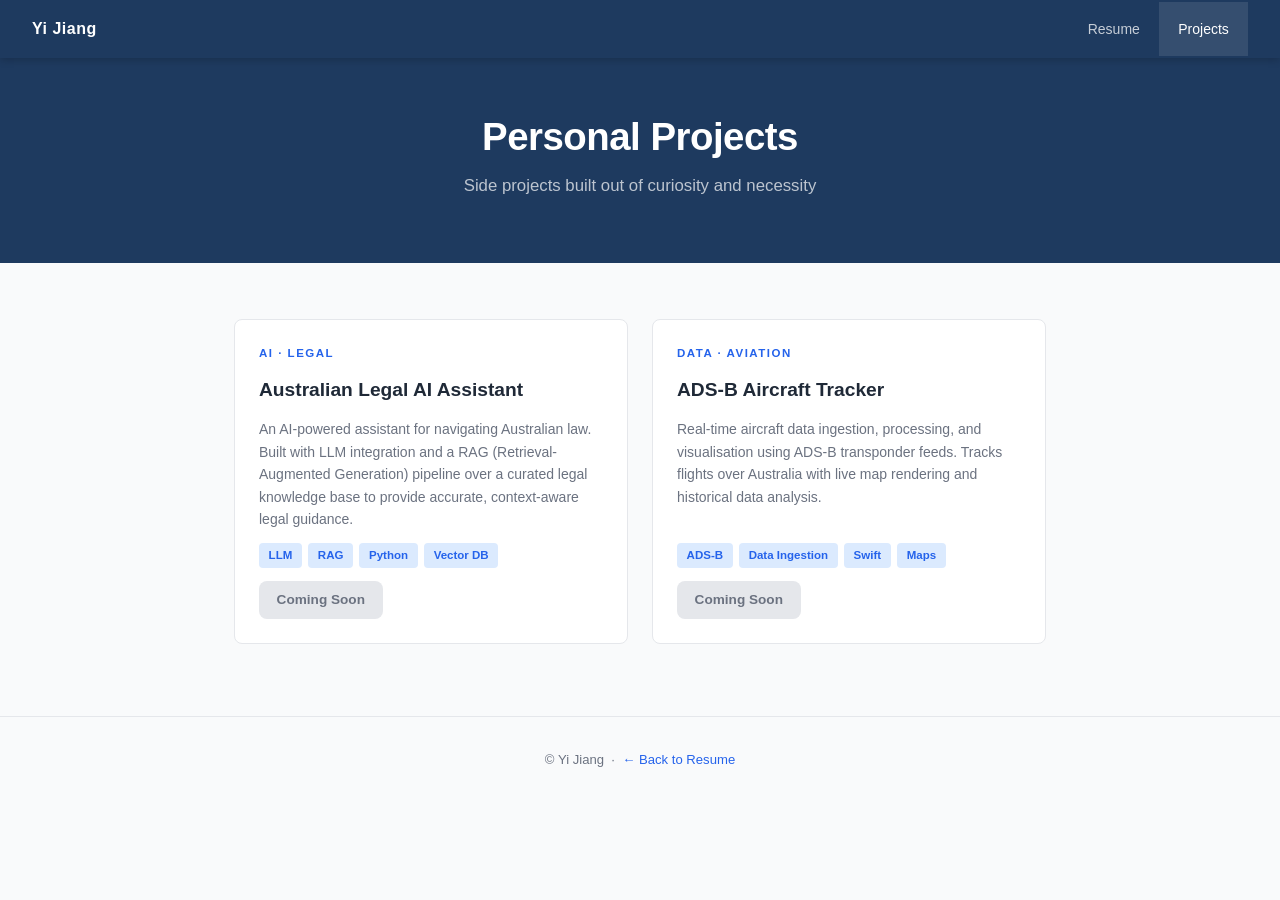
==== projects.html @ 6b119199 "Rebuild resume as GitHub Pages static site (Feb 2026) - Update resume: Senior SE since 2019, Cards/A" ====
<!DOCTYPE html>
<html lang="en">
<head>
  <meta charset="UTF-8" />
  <meta name="viewport" content="width=device-width, initial-scale=1.0" />
  <title>Projects – Yi Jiang</title>
  <link rel="stylesheet" href="style.css" />
</head>
<body>

  <nav>
    <span class="brand">Yi Jiang</span>
    <ul>
      <li><a href="index.html">Resume</a></li>
      <li><a href="projects.html" class="active">Projects</a></li>
    </ul>
  </nav>

  <header class="hero">
    <h1>Personal Projects</h1>
    <p class="title">Side projects built out of curiosity and necessity</p>
  </header>

  <main class="container">
    <div class="projects-grid">

      <div class="project-card">
        <div class="project-tag">AI · Legal</div>
        <h2>Australian Legal AI Assistant</h2>
        <p>An AI-powered assistant for navigating Australian law. Built with LLM integration and a RAG (Retrieval-Augmented Generation) pipeline over a curated legal knowledge base to provide accurate, context-aware legal guidance.</p>
        <div class="tech-tags">
          <span>LLM</span>
          <span>RAG</span>
          <span>Python</span>
          <span>Vector DB</span>
        </div>
        <!-- Replace href="#" with your project URL when ready -->
        <a href="#" class="btn disabled">Coming Soon</a>
      </div>

      <div class="project-card">
        <div class="project-tag">Data · Aviation</div>
        <h2>ADS-B Aircraft Tracker</h2>
        <p>Real-time aircraft data ingestion, processing, and visualisation using ADS-B transponder feeds. Tracks flights over Australia with live map rendering and historical data analysis.</p>
        <div class="tech-tags">
          <span>ADS-B</span>
          <span>Data Ingestion</span>
          <span>Swift</span>
          <span>Maps</span>
        </div>
        <!-- Replace href="#" with your project URL when ready -->
        <a href="#" class="btn disabled">Coming Soon</a>
      </div>

    </div>
  </main>

  <footer>
    <p>© Yi Jiang &nbsp;·&nbsp; <a href="index.html">← Back to Resume</a></p>
  </footer>

</body>
</html>
---- style.css ----
*, *::before, *::after {
  box-sizing: border-box;
  margin: 0;
  padding: 0;
}

:root {
  --primary: #1e3a5f;
  --accent: #2563eb;
  --accent-light: #dbeafe;
  --text: #1f2937;
  --text-muted: #6b7280;
  --bg: #f9fafb;
  --card: #ffffff;
  --border: #e5e7eb;
  --radius: 8px;
}

body {
  font-family: -apple-system, BlinkMacSystemFont, 'Segoe UI', Roboto, sans-serif;
  background: var(--bg);
  color: var(--text);
  line-height: 1.6;
}

/* ── Navigation ── */
nav {
  background: var(--primary);
  padding: 0 2rem;
  display: flex;
  align-items: center;
  justify-content: space-between;
  position: sticky;
  top: 0;
  z-index: 100;
  box-shadow: 0 2px 8px rgba(0, 0, 0, 0.2);
}

nav .brand {
  color: white;
  font-size: 1rem;
  font-weight: 700;
  padding: 1rem 0;
  letter-spacing: 0.5px;
}

nav ul {
  list-style: none;
  display: flex;
}

nav ul li a {
  color: rgba(255, 255, 255, 0.75);
  text-decoration: none;
  padding: 1rem 1.2rem;
  display: block;
  font-size: 0.875rem;
  font-weight: 500;
  transition: color 0.15s, background 0.15s;
}

nav ul li a:hover,
nav ul li a.active {
  color: white;
  background: rgba(255, 255, 255, 0.1);
}

/* ── Hero ── */
.hero {
  background: var(--primary);
  color: white;
  padding: 3rem 1.5rem 2.5rem;
  text-align: center;
}

.hero h1 {
  font-size: 2.4rem;
  font-weight: 700;
  letter-spacing: -0.5px;
}

.hero .title {
  font-size: 1.05rem;
  color: rgba(255, 255, 255, 0.7);
  margin: 0.4rem 0 1.4rem;
}

.hero .contacts {
  display: flex;
  flex-wrap: wrap;
  justify-content: center;
  gap: 0.6rem 1.4rem;
  font-size: 0.85rem;
}

.hero .contacts a {
  color: rgba(255, 255, 255, 0.85);
  text-decoration: none;
}

.hero .contacts a:hover {
  color: white;
  text-decoration: underline;
}

.hero .contacts span {
  color: rgba(255, 255, 255, 0.55);
}

/* ── Container ── */
.container {
  max-width: 860px;
  margin: 0 auto;
  padding: 2.5rem 1.5rem;
}

/* ── Section ── */
section {
  margin-bottom: 2.5rem;
}

section > h2 {
  font-size: 0.72rem;
  font-weight: 700;
  text-transform: uppercase;
  letter-spacing: 2px;
  color: var(--accent);
  border-bottom: 2px solid var(--accent-light);
  padding-bottom: 0.5rem;
  margin-bottom: 1.2rem;
}

#profile p {
  font-size: 0.95rem;
  max-width: 720px;
}

/* ── Skills ── */
.skills-grid {
  display: grid;
  grid-template-columns: repeat(auto-fit, minmax(180px, 1fr));
  gap: 1rem;
}

.skill-card {
  background: var(--card);
  border: 1px solid var(--border);
  border-radius: var(--radius);
  padding: 1rem 1.1rem;
}

.skill-card h3 {
  font-size: 0.72rem;
  font-weight: 700;
  text-transform: uppercase;
  letter-spacing: 1.5px;
  color: var(--accent);
  margin-bottom: 0.5rem;
}

.skill-card p {
  font-size: 0.85rem;
  color: var(--text-muted);
  line-height: 1.5;
}

/* ── Experience ── */
.job {
  margin-bottom: 2rem;
  padding-left: 1.2rem;
  border-left: 3px solid var(--border);
  transition: border-color 0.2s;
}

.job:hover {
  border-left-color: var(--accent);
}

.job-header {
  display: flex;
  justify-content: space-between;
  align-items: baseline;
  flex-wrap: wrap;
  gap: 0.3rem;
  margin-bottom: 0.2rem;
}

.job-header h3 {
  font-size: 1rem;
  font-weight: 700;
}

.job-header .period {
  font-size: 0.78rem;
  color: var(--text-muted);
  white-space: nowrap;
}

.job .company {
  font-size: 0.85rem;
  color: var(--accent);
  font-weight: 600;
  margin-bottom: 0.7rem;
}

.job ul {
  padding-left: 1.3rem;
  font-size: 0.875rem;
}

.job ul li {
  margin-bottom: 0.35rem;
}

/* ── Education ── */
.edu-item {
  margin-bottom: 1rem;
}

.edu-item h3 {
  font-size: 0.925rem;
  font-weight: 600;
}

.edu-item p {
  font-size: 0.85rem;
  color: var(--text-muted);
}

/* ── Projects Page ── */
.projects-grid {
  display: grid;
  grid-template-columns: repeat(auto-fit, minmax(300px, 1fr));
  gap: 1.5rem;
  margin-top: 1rem;
}

.project-card {
  background: var(--card);
  border: 1px solid var(--border);
  border-radius: var(--radius);
  padding: 1.5rem;
  display: flex;
  flex-direction: column;
  gap: 0.8rem;
  transition: box-shadow 0.2s, transform 0.2s;
}

.project-card:hover {
  box-shadow: 0 8px 24px rgba(0, 0, 0, 0.1);
  transform: translateY(-2px);
}

.project-tag {
  font-size: 0.72rem;
  font-weight: 700;
  text-transform: uppercase;
  letter-spacing: 1.5px;
  color: var(--accent);
}

.project-card h2 {
  font-size: 1.2rem;
  font-weight: 700;
}

.project-card p {
  font-size: 0.875rem;
  color: var(--text-muted);
  flex: 1;
}

.tech-tags {
  display: flex;
  flex-wrap: wrap;
  gap: 0.4rem;
}

.tech-tags span {
  background: var(--accent-light);
  color: var(--accent);
  font-size: 0.72rem;
  font-weight: 600;
  padding: 0.2rem 0.6rem;
  border-radius: 4px;
}

.btn {
  display: inline-block;
  padding: 0.5rem 1.1rem;
  background: var(--accent);
  color: white;
  text-decoration: none;
  border-radius: var(--radius);
  font-size: 0.85rem;
  font-weight: 600;
  align-self: flex-start;
  transition: background 0.15s;
}

.btn:hover {
  background: #1d4ed8;
}

.btn.disabled {
  background: var(--border);
  color: var(--text-muted);
  pointer-events: none;
}

/* ── Footer ── */
footer {
  text-align: center;
  padding: 2rem;
  font-size: 0.82rem;
  color: var(--text-muted);
  border-top: 1px solid var(--border);
  margin-top: 2rem;
}

footer a {
  color: var(--accent);
  text-decoration: none;
}

footer a:hover {
  text-decoration: underline;
}

/* ── Responsive ── */
@media (max-width: 600px) {
  .hero h1 { font-size: 1.8rem; }
  .job-header { flex-direction: column; }
  nav { padding: 0 1rem; }
}
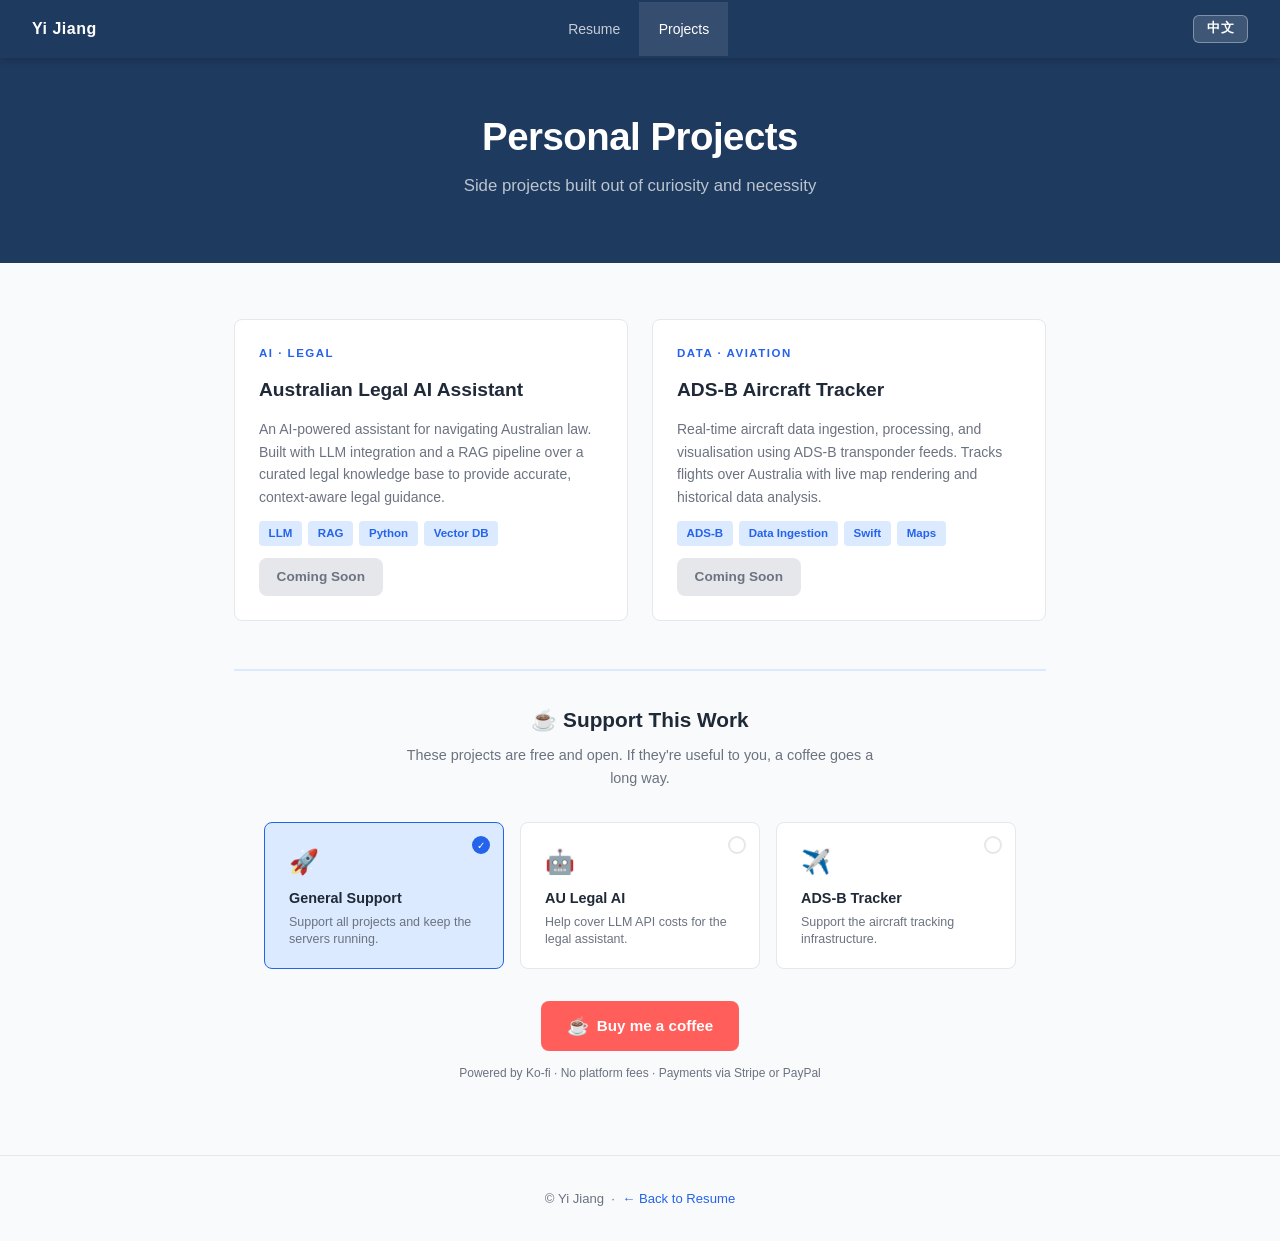
==== commit 2a61ca90: "Add donation section to projects page (Ko-fi) - Project selector: General / AU Legal AI / ADS-B Trac" ====
--- a/projects.html
+++ b/projects.html
@@ -1,24 +1,181 @@
 <!DOCTYPE html>
-<html lang="en">
+<html lang="en" data-lang="en">
 <head>
   <meta charset="UTF-8" />
   <meta name="viewport" content="width=device-width, initial-scale=1.0" />
   <title>Projects – Yi Jiang</title>
   <link rel="stylesheet" href="style.css" />
+  <style>
+    [data-lang="en"] .zh { display: none; }
+    [data-lang="zh"] .en { display: none; }
+    [data-lang="zh"] { font-family: -apple-system, BlinkMacSystemFont, 'PingFang SC', 'Hiragino Sans GB', 'Microsoft YaHei', sans-serif; }
+
+    .lang-toggle {
+      background: rgba(255,255,255,0.15);
+      color: white;
+      border: 1px solid rgba(255,255,255,0.35);
+      border-radius: 6px;
+      padding: 0.3rem 0.8rem;
+      font-size: 0.8rem;
+      font-weight: 600;
+      cursor: pointer;
+      margin-left: 0.8rem;
+      transition: background 0.15s;
+      letter-spacing: 0.5px;
+    }
+    .lang-toggle:hover { background: rgba(255,255,255,0.25); }
+
+    /* ── Support Section ── */
+    .support-section {
+      margin-top: 3rem;
+      border-top: 2px solid var(--accent-light);
+      padding-top: 2rem;
+      text-align: center;
+    }
+
+    .support-section h2 {
+      font-size: 1.3rem;
+      font-weight: 700;
+      color: var(--text);
+      margin-bottom: 0.5rem;
+    }
+
+    .support-section .subtitle {
+      font-size: 0.9rem;
+      color: var(--text-muted);
+      margin-bottom: 2rem;
+      max-width: 480px;
+      margin-left: auto;
+      margin-right: auto;
+    }
+
+    .support-options {
+      display: flex;
+      flex-wrap: wrap;
+      gap: 1rem;
+      justify-content: center;
+      margin-bottom: 1.5rem;
+    }
+
+    .support-card {
+      background: var(--card);
+      border: 1px solid var(--border);
+      border-radius: var(--radius);
+      padding: 1.2rem 1.5rem;
+      min-width: 200px;
+      max-width: 240px;
+      text-align: left;
+      cursor: pointer;
+      transition: border-color 0.15s, box-shadow 0.15s;
+      position: relative;
+    }
+
+    .support-card:hover {
+      border-color: var(--accent);
+      box-shadow: 0 4px 16px rgba(37,99,235,0.12);
+    }
+
+    .support-card.selected {
+      border-color: var(--accent);
+      background: var(--accent-light);
+    }
+
+    .support-card .card-icon {
+      font-size: 1.5rem;
+      margin-bottom: 0.4rem;
+    }
+
+    .support-card h3 {
+      font-size: 0.9rem;
+      font-weight: 700;
+      color: var(--text);
+      margin-bottom: 0.2rem;
+    }
+
+    .support-card p {
+      font-size: 0.78rem;
+      color: var(--text-muted);
+      line-height: 1.4;
+    }
+
+    .support-card .check {
+      position: absolute;
+      top: 0.8rem;
+      right: 0.8rem;
+      width: 18px;
+      height: 18px;
+      border-radius: 50%;
+      border: 2px solid var(--border);
+      background: white;
+      display: flex;
+      align-items: center;
+      justify-content: center;
+      font-size: 0.6rem;
+      color: white;
+      transition: all 0.15s;
+    }
+
+    .support-card.selected .check {
+      background: var(--accent);
+      border-color: var(--accent);
+    }
+
+    .support-card.selected .check::after {
+      content: '✓';
+    }
+
+    .kofi-btn {
+      display: inline-flex;
+      align-items: center;
+      gap: 0.5rem;
+      background: #FF5E5B;
+      color: white;
+      text-decoration: none;
+      border: none;
+      border-radius: 8px;
+      padding: 0.7rem 1.6rem;
+      font-size: 0.95rem;
+      font-weight: 700;
+      cursor: pointer;
+      transition: background 0.15s, transform 0.1s;
+      margin-top: 0.5rem;
+    }
+
+    .kofi-btn:hover {
+      background: #e04e4b;
+      transform: translateY(-1px);
+    }
+
+    .kofi-btn:active { transform: translateY(0); }
+
+    .kofi-btn .kofi-icon {
+      font-size: 1.1rem;
+    }
+
+    .support-note {
+      font-size: 0.75rem;
+      color: var(--text-muted);
+      margin-top: 0.8rem;
+    }
+  </style>
 </head>
 <body>
 
   <nav>
     <span class="brand">Yi Jiang</span>
     <ul>
-      <li><a href="index.html">Resume</a></li>
-      <li><a href="projects.html" class="active">Projects</a></li>
+      <li><a href="index.html"><span class="en">Resume</span><span class="zh">简历</span></a></li>
+      <li><a href="projects.html" class="active"><span class="en">Projects</span><span class="zh">项目</span></a></li>
     </ul>
+    <button class="lang-toggle" id="langBtn" onclick="toggleLang()">中文</button>
   </nav>
 
   <header class="hero">
-    <h1>Personal Projects</h1>
-    <p class="title">Side projects built out of curiosity and necessity</p>
+    <h1><span class="en">Personal Projects</span><span class="zh">个人项目</span></h1>
+    <p class="title">
+      <span class="en">Side projects built out of curiosity and necessity</span>
+      <span class="zh">因好奇心与现实需要而生的业余项目</span>
+    </p>
   </header>
 
   <main class="container">
@@ -26,38 +183,112 @@
 
       <div class="project-card">
         <div class="project-tag">AI · Legal</div>
-        <h2>Australian Legal AI Assistant</h2>
-        <p>An AI-powered assistant for navigating Australian law. Built with LLM integration and a RAG (Retrieval-Augmented Generation) pipeline over a curated legal knowledge base to provide accurate, context-aware legal guidance.</p>
+        <h2><span class="en">Australian Legal AI Assistant</span><span class="zh">澳洲法律 AI 助理</span></h2>
+        <p class="en">An AI-powered assistant for navigating Australian law. Built with LLM integration and a RAG pipeline over a curated legal knowledge base to provide accurate, context-aware legal guidance.</p>
+        <p class="zh">基于LLM与RAG构建的澳洲法律智能问答系统，让"我需要一个律师"变得更实惠。</p>
         <div class="tech-tags">
           <span>LLM</span>
           <span>RAG</span>
           <span>Python</span>
           <span>Vector DB</span>
         </div>
-        <!-- Replace href="#" with your project URL when ready -->
-        <a href="#" class="btn disabled">Coming Soon</a>
+        <a href="#" class="btn disabled"><span class="en">Coming Soon</span><span class="zh">即将上线</span></a>
       </div>
 
       <div class="project-card">
         <div class="project-tag">Data · Aviation</div>
-        <h2>ADS-B Aircraft Tracker</h2>
-        <p>Real-time aircraft data ingestion, processing, and visualisation using ADS-B transponder feeds. Tracks flights over Australia with live map rendering and historical data analysis.</p>
+        <h2><span class="en">ADS-B Aircraft Tracker</span><span class="zh">ADS-B 航班追踪器</span></h2>
+        <p class="en">Real-time aircraft data ingestion, processing, and visualisation using ADS-B transponder feeds. Tracks flights over Australia with live map rendering and historical data analysis.</p>
+        <p class="zh">实时采集、处理并可视化ADS-B飞机应答信号，随时掌握头顶飞的是哪架飞机。</p>
         <div class="tech-tags">
           <span>ADS-B</span>
           <span>Data Ingestion</span>
           <span>Swift</span>
           <span>Maps</span>
         </div>
-        <!-- Replace href="#" with your project URL when ready -->
-        <a href="#" class="btn disabled">Coming Soon</a>
+        <a href="#" class="btn disabled"><span class="en">Coming Soon</span><span class="zh">即将上线</span></a>
       </div>
 
     </div>
+
+    <!-- ── Support Section ── -->
+    <div class="support-section">
+      <h2><span class="en">☕ Support This Work</span><span class="zh">☕ 支持这些项目</span></h2>
+      <p class="subtitle en">These projects are free and open. If they're useful to you, a coffee goes a long way.</p>
+      <p class="subtitle zh">这些项目免费开放。如果对你有帮助，请我喝杯咖啡吧——代码跑得更好。</p>
+
+      <div class="support-options">
+        <div class="support-card selected" onclick="selectProject(this, 'general')" id="card-general">
+          <div class="check"></div>
+          <div class="card-icon">🚀</div>
+          <h3><span class="en">General Support</span><span class="zh">通用支持</span></h3>
+          <p><span class="en">Support all projects and keep the servers running.</span><span class="zh">支持所有项目，帮我续费服务器。</span></p>
+        </div>
+        <div class="support-card" onclick="selectProject(this, 'legal')" id="card-legal">
+          <div class="check"></div>
+          <div class="card-icon">🤖</div>
+          <h3><span class="en">AU Legal AI</span><span class="zh">法律 AI 助理</span></h3>
+          <p><span class="en">Help cover LLM API costs for the legal assistant.</span><span class="zh">帮助支付法律助理的 LLM API 费用。</span></p>
+        </div>
+        <div class="support-card" onclick="selectProject(this, 'adsb')" id="card-adsb">
+          <div class="check"></div>
+          <div class="card-icon">✈️</div>
+          <h3><span class="en">ADS-B Tracker</span><span class="zh">航班追踪器</span></h3>
+          <p><span class="en">Support the aircraft tracking infrastructure.</span><span class="zh">支持航班追踪的服务器与数据基础设施。</span></p>
+        </div>
+      </div>
+
+      <!-- Replace YOUR_KOFI_USERNAME with your Ko-fi username -->
+      <a id="kofi-link" href="https://ko-fi.com/YOUR_KOFI_USERNAME" target="_blank" rel="noopener" class="kofi-btn">
+        <span class="kofi-icon">☕</span>
+        <span class="en">Buy me a coffee</span>
+        <span class="zh">请我喝杯咖啡</span>
+      </a>
+
+      <p class="support-note en">Powered by Ko-fi · No platform fees · Payments via Stripe or PayPal</p>
+      <p class="support-note zh">通过 Ko-fi 处理 · 无平台手续费 · 支持 Stripe 或 PayPal 付款</p>
+    </div>
+
   </main>
 
   <footer>
-    <p>© Yi Jiang &nbsp;·&nbsp; <a href="index.html">← Back to Resume</a></p>
+    <p>© Yi Jiang &nbsp;·&nbsp; <a href="index.html"><span class="en">← Back to Resume</span><span class="zh">← 返回简历</span></a></p>
   </footer>
+
+  <script>
+    /* ── Language toggle (synced with index.html via localStorage) ── */
+    (function () {
+      const saved = localStorage.getItem('lang') || 'en';
+      setLang(saved);
+    })();
+
+    function setLang(lang) {
+      document.documentElement.setAttribute('data-lang', lang);
+      document.documentElement.setAttribute('lang', lang === 'zh' ? 'zh-CN' : 'en');
+      const btn = document.getElementById('langBtn');
+      if (btn) btn.textContent = lang === 'zh' ? 'EN' : '中文';
+      localStorage.setItem('lang', lang);
+    }
+
+    function toggleLang() {
+      const current = document.documentElement.getAttribute('data-lang');
+      setLang(current === 'zh' ? 'en' : 'zh');
+    }
+
+    /* ── Donation project selector ── */
+    const kofiBase = 'https://ko-fi.com/YOUR_KOFI_USERNAME';
+    const projectMessages = {
+      general: '',
+      legal:   '?message=AU+Legal+AI+Assistant',
+      adsb:    '?message=ADS-B+Aircraft+Tracker',
+    };
+
+    function selectProject(card, project) {
+      document.querySelectorAll('.support-card').forEach(c => c.classList.remove('selected'));
+      card.classList.add('selected');
+      document.getElementById('kofi-link').href = kofiBase + (projectMessages[project] || '');
+    }
+  </script>
 
 </body>
 </html>
--- a/style.css
+++ b/style.css
@@ -227,6 +227,13 @@
   color: var(--text-muted);
 }
 
+.edu-item .edu-detail {
+  margin-top: 0.3rem;
+  font-size: 0.82rem;
+  color: var(--text-muted);
+  font-style: italic;
+}
+
 /* ── Projects Page ── */
 .projects-grid {
   display: grid;
